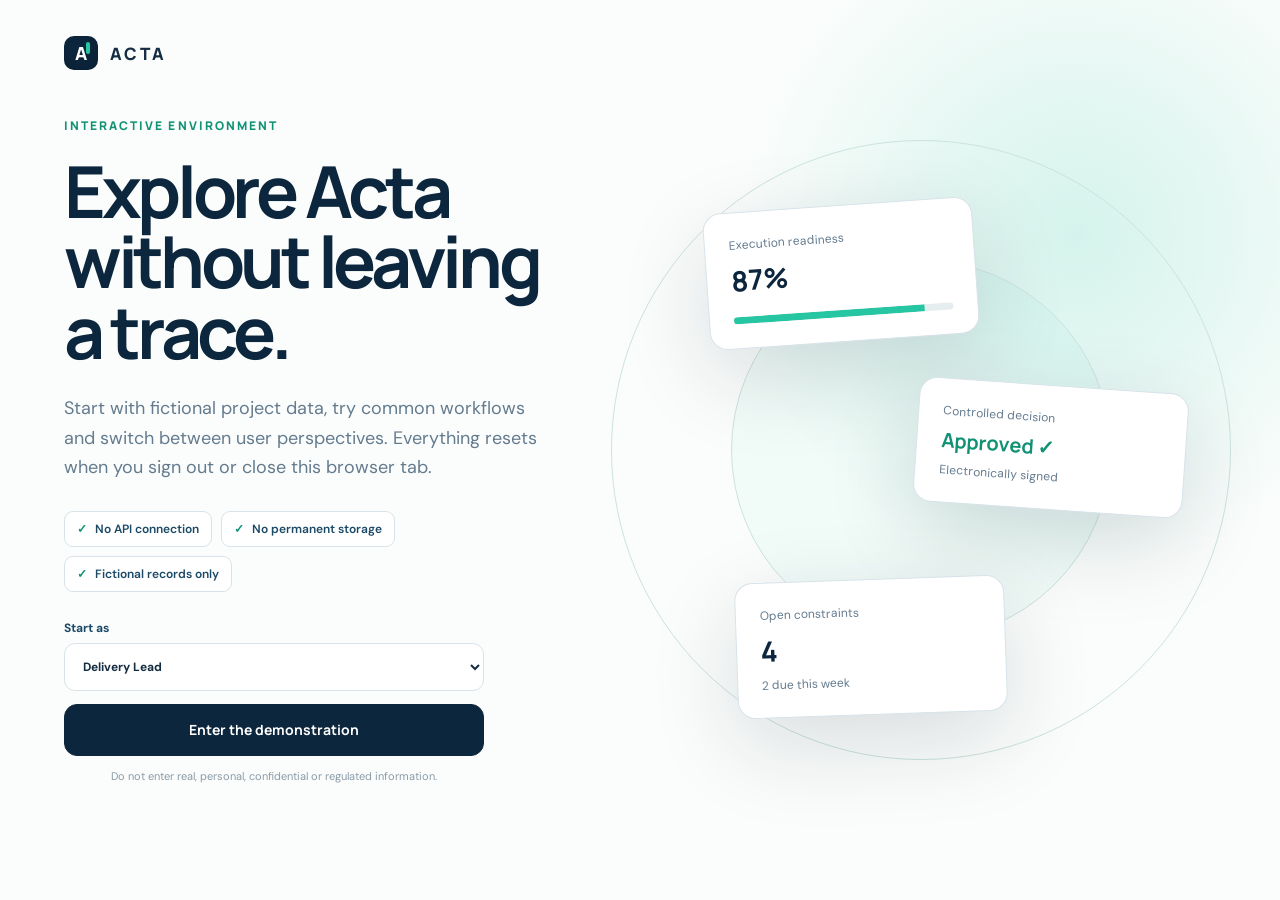
==== demo.html @ 4218a104 "Launch Acta website and interactive demo" ====
<!doctype html>
<html lang="en">
  <head>
    <meta charset="UTF-8" />
    <meta name="viewport" content="width=device-width, initial-scale=1.0" />
    <meta name="theme-color" content="#0c263d" />
    <title>Acta Interactive Demo</title>
    <link rel="icon" href="favicon.svg" type="image/svg+xml" />
    <link rel="preconnect" href="https://fonts.googleapis.com" />
    <link rel="preconnect" href="https://fonts.gstatic.com" crossorigin />
    <link
      href="https://fonts.googleapis.com/css2?family=DM+Sans:wght@400;500;600;700&amp;family=Manrope:wght@500;600;700;800&amp;display=swap"
      rel="stylesheet"
    />
    <link rel="stylesheet" href="styles.css" />
    <link rel="stylesheet" href="demo.css" />
  </head>
  <body class="demo-body">
    <section class="demo-gate" id="demo-gate">
      <a class="brand demo-home" href="index.html">
        <span class="brand-mark">A</span><span>ACTA</span>
      </a>
      <div class="gate-card">
        <span class="kicker dark">Interactive environment</span>
        <h1>Explore Acta<br />without leaving a trace.</h1>
        <p>
          Start with fictional project data, try common workflows and switch
          between user perspectives. Everything resets when you sign out or
          close this browser tab.
        </p>
        <div class="demo-rules">
          <span><b>✓</b> No API connection</span>
          <span><b>✓</b> No permanent storage</span>
          <span><b>✓</b> Fictional records only</span>
        </div>
        <label>
          Start as
          <select id="gate-role">
            <option value="Delivery Lead">Delivery Lead</option>
            <option value="Quality Approver">Quality Approver</option>
            <option value="Construction Owner">Construction Owner</option>
            <option value="Vendor Coordinator">Vendor Coordinator</option>
          </select>
        </label>
        <button class="button" id="launch-demo" type="button">
          Enter the demonstration
        </button>
        <small>
          Do not enter real, personal, confidential or regulated information.
        </small>
      </div>
      <div class="gate-art">
        <div class="gate-ring r1"></div>
        <div class="gate-ring r2"></div>
        <div class="gate-record record-one">
          <span>Execution readiness</span><strong>87%</strong>
          <i><b style="width: 87%"></b></i>
        </div>
        <div class="gate-record record-two">
          <span>Controlled decision</span><strong>Approved ✓</strong>
          <small>Electronically signed</small>
        </div>
        <div class="gate-record record-three">
          <span>Open constraints</span><strong>4</strong>
          <small>2 due this week</small>
        </div>
      </div>
    </section>

    <div class="demo-app" id="demo-app" hidden>
      <div class="demo-banner">
        <strong>Demonstration environment</strong>
        <span>Fictional data · Browser session only · Resets on sign out</span>
        <button id="reset-demo" type="button">Reset data</button>
      </div>
      <aside class="demo-sidebar">
        <a class="brand demo-brand" href="index.html">
          <span class="brand-mark">A</span><span>ACTA</span>
        </a>
        <nav id="demo-nav">
          <button class="active" data-view="overview"><i>⌂</i><span>My work</span></button>
          <button data-view="planning"><i>↗</i><span>Planning</span></button>
          <button data-view="tiers"><i>⇧</i><span>Tier boards</span></button>
          <button data-view="documents"><i>▤</i><span>Documents</span></button>
          <button data-view="safety"><i>◇</i><span>Safety</span></button>
          <button data-view="construction"><i>▦</i><span>Construction</span></button>
          <button data-view="analytics"><i>⌁</i><span>Analytics</span></button>
        </nav>
        <div class="demo-sidebar-foot">
          <span>Acta demonstration</span>
          <small>Session data is temporary</small>
        </div>
      </aside>
      <main class="demo-main">
        <header class="demo-header">
          <div>
            <small id="demo-breadcrumb">Execution / My work</small>
            <h1 id="demo-title">My work</h1>
          </div>
          <div class="demo-header-tools">
            <label>
              <span>Project</span>
              <select id="project-switcher">
                <option>Dublin Programme · Production</option>
                <option>Dublin Programme · Test</option>
                <option>Expansion Sandbox</option>
              </select>
            </label>
            <label>
              <span>View as</span>
              <select id="role-switcher">
                <option>Delivery Lead</option>
                <option>Quality Approver</option>
                <option>Construction Owner</option>
                <option>Vendor Coordinator</option>
              </select>
            </label>
            <button class="demo-notification" type="button" title="Notifications">●</button>
            <button class="demo-avatar" id="demo-profile" type="button">DL</button>
            <button class="demo-signout" id="demo-signout" type="button">Sign out</button>
          </div>
        </header>
        <section class="demo-view" id="demo-view"></section>
      </main>
      <div class="demo-toast" id="demo-toast" role="status"></div>
    </div>
    <script src="demo.js"></script>
  </body>
</html>
---- styles.css ----
:root {
  --navy-950: #071a2b;
  --navy-900: #0c263d;
  --navy-800: #123650;
  --navy-700: #1a4966;
  --ink: #142d42;
  --muted: #647b8e;
  --line: #d8e3e9;
  --mist: #f2f7f8;
  --paper: #fbfdfc;
  --white: #fff;
  --mint: #26c6a2;
  --mint-dark: #129274;
  --mint-soft: #dff8f1;
  --amber: #f5a623;
  --coral: #ee6c5d;
  --shadow: 0 28px 90px rgba(5, 26, 43, 0.14);
}

* {
  box-sizing: border-box;
}

html {
  scroll-behavior: smooth;
}

body {
  margin: 0;
  overflow-x: hidden;
  color: var(--ink);
  background: var(--paper);
  font-family: "DM Sans", sans-serif;
  -webkit-font-smoothing: antialiased;
}

body::selection {
  color: var(--navy-950);
  background: var(--mint);
}

a {
  color: inherit;
  text-decoration: none;
}

button,
input,
select {
  font: inherit;
}

.site-header {
  position: fixed;
  z-index: 50;
  top: 0;
  right: 0;
  left: 0;
  display: grid;
  grid-template-columns: 1fr auto 1fr;
  height: 78px;
  padding: 0 4.5vw;
  align-items: center;
  color: var(--navy-900);
  background: rgba(251, 253, 252, 0.88);
  border-bottom: 1px solid rgba(20, 45, 66, 0.08);
  backdrop-filter: blur(18px);
}

.brand {
  display: inline-flex;
  width: max-content;
  align-items: center;
  gap: 12px;
  font-family: "Manrope", sans-serif;
  font-size: 17px;
  font-weight: 800;
  letter-spacing: 0.14em;
}

.brand-mark {
  display: inline-grid;
  width: 34px;
  height: 34px;
  place-items: center;
  color: var(--white);
  background: var(--navy-900);
  border-radius: 10px;
  font-family: "Manrope", sans-serif;
  font-size: 18px;
  font-weight: 800;
  letter-spacing: -0.04em;
  box-shadow: inset -5px -5px 14px rgba(0, 0, 0, 0.12);
}

.brand-mark::after {
  content: "";
  position: absolute;
  width: 4px;
  height: 12px;
  margin: -11px 0 0 13px;
  background: var(--mint);
  border-radius: 3px;
}

.brand-mark.large {
  width: 60px;
  height: 60px;
  border-radius: 18px;
  font-size: 30px;
}

.site-nav {
  display: flex;
  align-items: center;
  gap: 32px;
  font-size: 14px;
  font-weight: 600;
}

.site-nav a,
.text-link {
  transition: color 160ms ease;
}

.site-nav a:hover,
.text-link:hover {
  color: var(--mint-dark);
}

.header-actions {
  display: flex;
  justify-self: end;
  align-items: center;
  gap: 22px;
  font-size: 14px;
  font-weight: 600;
}

.menu-toggle {
  display: none;
  width: 42px;
  height: 42px;
  padding: 11px;
  background: transparent;
  border: 0;
}

.menu-toggle span {
  display: block;
  width: 100%;
  height: 2px;
  margin: 6px 0;
  background: var(--navy-900);
}

.button {
  display: inline-flex;
  min-height: 52px;
  padding: 0 24px;
  align-items: center;
  justify-content: center;
  color: var(--white);
  background: var(--navy-900);
  border: 1px solid var(--navy-900);
  border-radius: 13px;
  font-family: "Manrope", sans-serif;
  font-size: 14px;
  font-weight: 700;
  transition:
    transform 180ms ease,
    box-shadow 180ms ease,
    background 180ms ease;
}

.button:hover {
  transform: translateY(-2px);
  box-shadow: 0 12px 30px rgba(12, 38, 61, 0.18);
}

.button.small {
  min-height: 42px;
  padding: 0 18px;
  border-radius: 11px;
  font-size: 13px;
}

.button.ghost {
  color: var(--navy-900);
  background: transparent;
  border-color: rgba(12, 38, 61, 0.24);
}

.button.light {
  color: var(--navy-900);
  background: var(--white);
  border-color: var(--white);
}

.hero {
  position: relative;
  display: grid;
  grid-template-columns: 0.8fr 1.2fr;
  min-height: 790px;
  padding: 164px 4.5vw 92px;
  align-items: center;
  color: var(--white);
  background:
    radial-gradient(circle at 87% 16%, rgba(38, 198, 162, 0.18), transparent 25%),
    linear-gradient(128deg, var(--navy-950), var(--navy-900) 60%, #123d54);
}

.hero::after {
  content: "";
  position: absolute;
  right: 0;
  bottom: 0;
  left: 0;
  height: 100px;
  opacity: 0.19;
  background-image: linear-gradient(90deg, transparent 49.5%, rgba(255, 255, 255, 0.16) 50%);
  background-size: 84px 100%;
  mask-image: linear-gradient(to top, black, transparent);
}

.hero-glow {
  position: absolute;
  top: 24%;
  left: -14%;
  width: 500px;
  height: 500px;
  background: rgba(38, 198, 162, 0.08);
  border-radius: 50%;
  filter: blur(30px);
}

.hero-copy {
  position: relative;
  z-index: 2;
  max-width: 620px;
}

.kicker {
  display: block;
  margin-bottom: 22px;
  color: var(--mint);
  font-family: "Manrope", sans-serif;
  font-size: 12px;
  font-weight: 800;
  letter-spacing: 0.17em;
  text-transform: uppercase;
}

.kicker.dark {
  color: var(--mint-dark);
}

.hero h1 {
  margin: 0;
  font-family: "Manrope", sans-serif;
  font-size: clamp(58px, 6.7vw, 106px);
  font-weight: 700;
  letter-spacing: -0.065em;
  line-height: 0.92;
}

.hero h1 em {
  color: var(--mint);
  font-style: normal;
}

.hero-copy > p {
  max-width: 570px;
  margin: 34px 0 0;
  color: rgba(255, 255, 255, 0.72);
  font-size: 20px;
  line-height: 1.55;
}

.hero-actions {
  display: flex;
  margin-top: 34px;
  gap: 12px;
}

.hero .button {
  color: var(--navy-950);
  background: var(--mint);
  border-color: var(--mint);
}

.hero .button.ghost {
  color: var(--white);
  background: rgba(255, 255, 255, 0.04);
  border-color: rgba(255, 255, 255, 0.24);
}

.hero-proof {
  display: flex;
  margin-top: 56px;
  gap: 28px;
  color: rgba(255, 255, 255, 0.62);
  font-size: 12px;
  font-weight: 600;
}

.hero-proof span {
  display: flex;
  align-items: center;
  gap: 8px;
}

.hero-proof b {
  color: var(--mint);
  font-size: 10px;
}

.product-scene {
  position: relative;
  z-index: 3;
  width: 820px;
  margin-left: 5vw;
  perspective: 1400px;
}

.product-window {
  position: relative;
  z-index: 2;
  overflow: hidden;
  width: 820px;
  color: var(--ink);
  background: #f5f8f9;
  border: 1px solid rgba(255, 255, 255, 0.25);
  border-radius: 22px;
  box-shadow:
    0 45px 100px rgba(0, 0, 0, 0.35),
    0 0 0 8px rgba(255, 255, 255, 0.025);
  transform: rotateY(-6deg) rotateX(2deg);
}

.product-topbar {
  display: flex;
  height: 66px;
  padding: 0 20px;
  align-items: center;
  gap: 13px;
  background: var(--white);
  border-bottom: 1px solid #e0e8ec;
}

.mini-brand {
  display: grid;
  width: 34px;
  height: 34px;
  place-items: center;
  color: white;
  background: var(--navy-900);
  border-radius: 9px;
  font-weight: 800;
}

.product-title {
  display: flex;
  min-width: 190px;
  flex-direction: column;
  font-size: 11px;
}

.product-title strong {
  font-size: 13px;
}

.product-title span {
  color: var(--muted);
}

.product-search {
  flex: 1;
  padding: 9px 13px;
  color: #8ba0ae;
  background: #f4f7f8;
  border-radius: 9px;
  font-size: 11px;
}

.avatar {
  display: grid;
  width: 32px;
  height: 32px;
  place-items: center;
  color: var(--navy-900);
  background: var(--mint-soft);
  border-radius: 50%;
  font-size: 10px;
  font-weight: 800;
}

.product-body {
  display: grid;
  grid-template-columns: 122px 1fr;
  min-height: 430px;
}

.product-sidebar {
  display: flex;
  padding: 25px 13px;
  flex-direction: column;
  gap: 7px;
  background: var(--navy-900);
}

.product-sidebar span {
  padding: 9px 10px;
  color: rgba(255, 255, 255, 0.55);
  border-radius: 7px;
  font-size: 10px;
}

.product-sidebar span.active {
  color: white;
  background: rgba(38, 198, 162, 0.17);
}

.product-content {
  padding: 24px;
}

.welcome-row {
  display: flex;
  align-items: center;
  justify-content: space-between;
}

.welcome-row small {
  color: var(--muted);
  font-size: 9px;
}

.welcome-row h3 {
  margin: 2px 0 0;
  font-size: 20px;
}

.welcome-row button {
  padding: 9px 12px;
  color: white;
  background: var(--navy-900);
  border: 0;
  border-radius: 8px;
  font-size: 9px;
}

.metric-row {
  display: grid;
  grid-template-columns: repeat(3, 1fr);
  margin-top: 20px;
  gap: 12px;
}

.metric-row > div {
  display: flex;
  padding: 16px;
  flex-direction: column;
  background: white;
  border: 1px solid #e0e8ec;
  border-radius: 11px;
}

.metric-row span,
.metric-row i {
  color: var(--muted);
  font-size: 9px;
  font-style: normal;
}

.metric-row strong {
  margin: 4px 0 2px;
  color: var(--navy-900);
  font-size: 25px;
}

.metric-row .alert strong {
  color: var(--coral);
}

.content-grid {
  display: grid;
  grid-template-columns: 1.5fr 0.8fr;
  margin-top: 13px;
  gap: 12px;
}

.work-card,
.pulse-card {
  min-height: 190px;
  padding: 16px;
  background: white;
  border: 1px solid #e0e8ec;
  border-radius: 11px;
}

.work-card header,
.pulse-card header {
  display: flex;
  margin-bottom: 8px;
  align-items: center;
  justify-content: space-between;
  font-size: 10px;
}

.work-card header span,
.pulse-card header span {
  color: var(--mint-dark);
  font-size: 9px;
}

.work-row {
  display: grid;
  grid-template-columns: 7px 1fr auto;
  padding: 10px 0;
  align-items: center;
  gap: 9px;
  border-top: 1px solid #edf1f3;
}

.priority {
  width: 6px;
  height: 6px;
  background: var(--mint);
  border-radius: 50%;
}

.priority.critical {
  background: var(--coral);
}

.priority.medium {
  background: var(--amber);
}

.work-row div {
  display: flex;
  flex-direction: column;
}

.work-row b {
  font-size: 9px;
}

.work-row small,
.work-row time {
  color: var(--muted);
  font-size: 8px;
}

.bars {
  display: flex;
  height: 105px;
  align-items: end;
  gap: 7px;
}

.bars i {
  flex: 1;
  background: linear-gradient(var(--mint), #b7eee1);
  border-radius: 4px 4px 0 0;
}

.week-labels {
  display: flex;
  margin-top: 5px;
  justify-content: space-between;
  color: var(--muted);
  font-size: 8px;
}

.floating-card {
  position: absolute;
  z-index: 4;
  display: flex;
  padding: 13px 16px;
  align-items: center;
  gap: 11px;
  color: var(--ink);
  background: rgba(255, 255, 255, 0.95);
  border: 1px solid rgba(255, 255, 255, 0.7);
  border-radius: 13px;
  box-shadow: 0 18px 45px rgba(0, 0, 0, 0.24);
  backdrop-filter: blur(12px);
}

.floating-card b,
.floating-card small {
  display: block;
  white-space: nowrap;
}

.floating-card b {
  font-size: 11px;
}

.floating-card small {
  margin-top: 2px;
  color: var(--muted);
  font-size: 8px;
}

.float-one {
  top: -30px;
  right: 20px;
}

.float-two {
  right: -55px;
  bottom: -36px;
}

.status-dot {
  width: 10px;
  height: 10px;
  background: var(--mint);
  border: 3px solid var(--mint-soft);
  border-radius: 50%;
  box-sizing: content-box;
}

.ring {
  display: grid;
  width: 39px;
  height: 39px;
  place-items: center;
  background: conic-gradient(var(--mint) 87%, #e8eef0 0);
  border-radius: 50%;
}

.ring::before {
  content: "";
  position: absolute;
  width: 28px;
  height: 28px;
  background: white;
  border-radius: 50%;
}

.ring span {
  z-index: 1;
  font-size: 8px;
  font-weight: 800;
}

.scene-orbit {
  position: absolute;
  border: 1px solid rgba(38, 198, 162, 0.18);
  border-radius: 50%;
}

.orbit-one {
  top: -180px;
  right: -160px;
  width: 520px;
  height: 520px;
}

.orbit-two {
  right: -80px;
  bottom: -180px;
  width: 380px;
  height: 380px;
}

.signal-strip {
  display: flex;
  min-height: 86px;
  padding: 0 6vw;
  align-items: center;
  justify-content: center;
  gap: 30px;
  color: var(--navy-900);
  background: var(--mint);
  font-family: "Manrope", sans-serif;
  font-size: 14px;
  font-weight: 800;
  letter-spacing: 0.08em;
  text-transform: uppercase;
}

.signal-strip i {
  width: 5px;
  height: 5px;
  background: var(--navy-900);
  border-radius: 50%;
}

.section {
  padding: 120px max(5vw, calc((100vw - 1380px) / 2));
}

.section-heading {
  max-width: 900px;
  margin-bottom: 64px;
}

.section-heading.split {
  display: grid;
  grid-template-columns: 1.25fr 0.75fr;
  max-width: none;
  align-items: end;
  gap: 80px;
}

.section-heading h2,
.assurance h2,
.demo-cta h2 {
  margin: 0;
  color: var(--navy-900);
  font-family: "Manrope", sans-serif;
  font-size: clamp(42px, 5.2vw, 74px);
  font-weight: 700;
  letter-spacing: -0.055em;
  line-height: 1.03;
}

.section-heading p,
.assurance-copy > p {
  max-width: 700px;
  margin: 24px 0 0;
  color: var(--muted);
  font-size: 18px;
  line-height: 1.65;
}

.platform {
  background: var(--paper);
}

.thread-map {
  position: relative;
  width: min(100%, 1040px);
  height: 560px;
  margin: 0 auto;
}

.thread-map svg {
  position: absolute;
  inset: 0;
  width: 100%;
  height: 100%;
}

.thread-map path {
  fill: none;
  stroke: #bbd3d8;
  stroke-dasharray: 5 7;
  stroke-width: 2;
}

.thread-centre,
.thread-node {
  position: absolute;
  z-index: 2;
  display: flex;
  flex-direction: column;
  align-items: center;
  justify-content: center;
  text-align: center;
}

.thread-centre {
  top: 50%;
  left: 50%;
  width: 230px;
  height: 230px;
  padding: 28px;
  background: white;
  border: 1px solid var(--line);
  border-radius: 50%;
  box-shadow: var(--shadow);
  transform: translate(-50%, -50%);
}

.thread-centre strong {
  margin-top: 16px;
  font-family: "Manrope", sans-serif;
  font-size: 17px;
}

.thread-centre small {
  margin-top: 4px;
  color: var(--muted);
}

.thread-node {
  width: 170px;
  min-height: 86px;
  padding: 16px;
  background: var(--mist);
  border: 1px solid #d6e6e9;
  border-radius: 18px;
}

.thread-node b {
  color: var(--navy-900);
  font-family: "Manrope", sans-serif;
}

.thread-node span {
  margin-top: 4px;
  color: var(--muted);
  font-size: 12px;
}

.thread-node.n1 { top: 0; left: 70px; }
.thread-node.n2 { top: 0; right: 70px; }
.thread-node.n3 { top: 190px; right: 0; }
.thread-node.n4 { right: 100px; bottom: 0; }
.thread-node.n5 { bottom: 0; left: 100px; }
.thread-node.n6 { top: 190px; left: 0; }

.capabilities {
  background: var(--mist);
}

.capability-grid {
  display: grid;
  grid-template-columns: repeat(12, 1fr);
  gap: 18px;
}

.feature-card {
  position: relative;
  grid-column: span 4;
  overflow: hidden;
  min-height: 345px;
  padding: 34px;
  background: white;
  border: 1px solid var(--line);
  border-radius: 24px;
}

.feature-card.wide {
  display: grid;
  grid-column: span 8;
  grid-template-columns: 0.85fr 1.15fr;
  min-height: 390px;
  align-items: center;
  gap: 22px;
}

.feature-index {
  position: absolute;
  top: 28px;
  right: 30px;
  color: #bfd0d7;
  font-family: "Manrope", sans-serif;
  font-size: 12px;
  font-weight: 800;
}

.feature-tag {
  color: var(--mint-dark);
  font-family: "Manrope", sans-serif;
  font-size: 11px;
  font-weight: 800;
  letter-spacing: 0.12em;
  text-transform: uppercase;
}

.feature-card h3 {
  max-width: 470px;
  margin: 24px 0 16px;
  color: var(--navy-900);
  font-family: "Manrope", sans-serif;
  font-size: 31px;
  letter-spacing: -0.04em;
  line-height: 1.13;
}

.feature-card p {
  max-width: 470px;
  margin: 0;
  color: var(--muted);
  line-height: 1.65;
}

.dark-card {
  color: white;
  background: var(--navy-900);
  border-color: var(--navy-900);
}

.dark-card h3,
.dark-card .feature-tag {
  color: white;
}

.dark-card p {
  color: rgba(255, 255, 255, 0.65);
}

.accent-card {
  background: var(--mint);
  border-color: var(--mint);
}

.accent-card .feature-tag {
  color: var(--navy-900);
}

.accent-card p {
  color: rgba(7, 26, 43, 0.72);
}

.mini-plan {
  position: relative;
  padding: 18px;
  background: #f5f9fa;
  border: 1px solid var(--line);
  border-radius: 15px;
}

.plan-head {
  display: grid;
  grid-template-columns: repeat(4, 1fr);
  margin-left: 58px;
  color: var(--muted);
  font-size: 9px;
}

.plan-line {
  position: relative;
  display: grid;
  grid-template-columns: 58px repeat(4, 1fr);
  height: 76px;
  align-items: center;
  border-top: 1px solid #dce8eb;
}

.plan-line b {
  color: var(--muted);
  font-size: 9px;
}

.task {
  z-index: 2;
  padding: 9px 8px;
  color: var(--navy-900);
  background: var(--mint-soft);
  border-left: 3px solid var(--mint);
  border-radius: 7px;
  font-size: 8px;
  font-style: normal;
  font-weight: 700;
}

.task.t1 { grid-column: 2 / span 2; }
.task.t2 { grid-column: 4; background: #e8eef7; border-color: #6a88b2; }
.task.t3 { grid-column: 2; background: #fff0da; border-color: var(--amber); }
.task.t4 { grid-column: 3 / span 2; }

.mini-plan svg {
  position: absolute;
  top: 43px;
  right: 12px;
  left: 56px;
  width: calc(100% - 68px);
}

.mini-plan path {
  fill: none;
  stroke: var(--navy-700);
  stroke-width: 1.4;
}

.assurance {
  display: grid;
  grid-template-columns: 0.92fr 1.08fr;
  min-height: 820px;
  padding-top: 130px;
  padding-bottom: 130px;
  align-items: center;
  gap: 80px;
  color: white;
  background:
    radial-gradient(circle at 78% 30%, rgba(38, 198, 162, 0.15), transparent 25%),
    var(--navy-950);
}

.assurance h2 {
  color: white;
}

.assurance-copy > p {
  color: rgba(255, 255, 255, 0.62);
}

.check-list {
  display: grid;
  margin: 34px 0 0;
  padding: 0;
  grid-template-columns: repeat(2, 1fr);
  gap: 18px;
  list-style: none;
}

.check-list li {
  display: flex;
  align-items: center;
  gap: 10px;
  color: rgba(255, 255, 255, 0.8);
  font-size: 14px;
}

.check-list span {
  display: grid;
  width: 22px;
  height: 22px;
  place-items: center;
  color: var(--navy-950);
  background: var(--mint);
  border-radius: 50%;
  font-size: 11px;
  font-weight: 800;
}

.assurance-note {
  padding-top: 24px;
  border-top: 1px solid rgba(255, 255, 255, 0.12);
  font-size: 12px !important;
}

.assurance-visual {
  position: relative;
  min-height: 570px;
}

.signature-sheet {
  position: absolute;
  top: 20px;
  right: 8%;
  width: min(100%, 500px);
  padding: 48px;
  color: var(--ink);
  background: white;
  border-radius: 8px;
  box-shadow: 0 38px 100px rgba(0, 0, 0, 0.35);
  transform: rotate(2deg);
}

.sheet-mark {
  position: absolute;
  top: 30px;
  right: 34px;
  display: grid;
  width: 42px;
  height: 42px;
  place-items: center;
  color: white;
  background: var(--navy-900);
  border-radius: 11px;
  font-weight: 800;
}

.signature-sheet h3 {
  max-width: 340px;
  margin: 15px 0 28px;
  color: var(--navy-900);
  font-family: "Manrope", sans-serif;
  font-size: 30px;
  letter-spacing: -0.035em;
}

.signature-sheet dl {
  margin: 0;
}

.signature-sheet dl > div {
  display: grid;
  grid-template-columns: 120px 1fr;
  padding: 12px 0;
  border-top: 1px solid var(--line);
  font-size: 13px;
}

.signature-sheet dt {
  color: var(--muted);
}

.signature-sheet dd {
  margin: 0;
  font-weight: 600;
}

.approved {
  padding: 5px 9px;
  color: #08755d;
  background: var(--mint-soft);
  border-radius: 8px;
  font-size: 11px;
}

.signature-line {
  display: flex;
  margin-top: 24px;
  padding: 16px;
  align-items: center;
  justify-content: space-between;
  color: white;
  background: var(--navy-900);
  border-radius: 10px;
}

.signature-line span {
  font-size: 12px;
}

.signature-line b {
  color: var(--mint);
  font-size: 20px;
}

.audit-chip {
  position: absolute;
  z-index: 2;
  right: 0;
  bottom: 60px;
  padding: 14px 18px;
  color: var(--ink);
  background: var(--mint);
  border-radius: 12px;
  box-shadow: 0 18px 50px rgba(0, 0, 0, 0.25);
  font-size: 13px;
  font-weight: 700;
}

.audit-chip b {
  margin-left: 10px;
}

.deployment {
  background: var(--paper);
}

.deployment-grid {
  display: grid;
  grid-template-columns: 0.65fr 80px 1.35fr;
  padding: 44px;
  align-items: center;
  gap: 28px;
  background: var(--mist);
  border: 1px solid var(--line);
  border-radius: 28px;
}

.deploy-control {
  display: flex;
  min-height: 250px;
  padding: 35px;
  align-items: flex-start;
  justify-content: center;
  flex-direction: column;
  background: white;
  border-radius: 20px;
  box-shadow: 0 20px 50px rgba(20, 45, 66, 0.08);
}

.deploy-control b {
  margin-top: 22px;
  color: var(--navy-900);
  font-family: "Manrope", sans-serif;
  font-size: 22px;
}

.deploy-control small {
  margin-top: 5px;
  color: var(--muted);
}

.deploy-arrow {
  color: var(--mint-dark);
  font-size: 38px;
  text-align: center;
}

.customer-stack {
  display: grid;
  gap: 12px;
}

.customer-stack article {
  display: grid;
  grid-template-columns: 120px 1fr auto;
  padding: 22px;
  align-items: center;
  background: white;
  border: 1px solid var(--line);
  border-radius: 14px;
}

.customer-stack article > span {
  color: var(--muted);
  font-size: 11px;
  text-transform: uppercase;
}

.customer-stack article > b {
  color: var(--navy-900);
  font-size: 14px;
}

.customer-stack article div {
  display: flex;
  gap: 6px;
}

.customer-stack i {
  padding: 6px 9px;
  color: var(--muted);
  background: var(--mist);
  border-radius: 7px;
  font-size: 9px;
  font-style: normal;
  font-weight: 600;
}

.customer-stack i.live {
  color: #08755d;
  background: var(--mint-soft);
}

.deployment-points {
  display: grid;
  grid-template-columns: repeat(4, 1fr);
  margin-top: 20px;
  gap: 12px;
}

.deployment-points span {
  padding: 18px;
  color: var(--navy-700);
  background: white;
  border: 1px solid var(--line);
  border-radius: 12px;
  font-size: 12px;
  font-weight: 700;
  text-align: center;
}

.demo-cta {
  position: relative;
  overflow: hidden;
  min-height: 630px;
  color: white;
  background:
    linear-gradient(110deg, var(--navy-950), #103e55);
  text-align: center;
}

.demo-cta > div:not(.cta-orbit) {
  position: relative;
  z-index: 2;
}

.demo-cta h2 {
  color: white;
}

.demo-cta p {
  max-width: 600px;
  margin: 28px auto 34px;
  color: rgba(255, 255, 255, 0.68);
  font-size: 18px;
  line-height: 1.6;
}

.demo-cta small {
  display: block;
  margin-top: 18px;
  color: rgba(255, 255, 255, 0.45);
}

.cta-orbit {
  position: absolute;
  top: 50%;
  left: 50%;
  width: 700px;
  height: 700px;
  border: 1px solid rgba(38, 198, 162, 0.22);
  border-radius: 50%;
  transform: translate(-50%, -50%);
}

.cta-orbit::before,
.cta-orbit::after {
  content: "";
  position: absolute;
  border: 1px solid rgba(38, 198, 162, 0.12);
  border-radius: 50%;
}

.cta-orbit::before {
  inset: 100px;
}

.cta-orbit::after {
  inset: 220px;
  background: rgba(38, 198, 162, 0.03);
}

.site-footer {
  display: grid;
  grid-template-columns: 0.8fr 1.2fr;
  padding: 80px 5vw 30px;
  color: rgba(255, 255, 255, 0.7);
  background: #061520;
}

.light-brand {
  color: white;
}

.site-footer > div:first-child p {
  margin-top: 24px;
  color: rgba(255, 255, 255, 0.42);
}

.footer-links {
  display: grid;
  grid-template-columns: repeat(3, 1fr);
  gap: 30px;
}

.footer-links div {
  display: flex;
  flex-direction: column;
  gap: 12px;
  font-size: 13px;
}

.footer-links b {
  margin-bottom: 5px;
  color: white;
}

.footer-links a:hover {
  color: var(--mint);
}

.footer-bottom {
  display: flex;
  grid-column: 1 / -1;
  margin-top: 70px;
  padding-top: 25px;
  justify-content: space-between;
  color: rgba(255, 255, 255, 0.35);
  border-top: 1px solid rgba(255, 255, 255, 0.1);
  font-size: 11px;
}

.reveal {
  opacity: 0;
  transform: translateY(22px);
  transition:
    opacity 700ms ease,
    transform 700ms ease;
}

.reveal.visible {
  opacity: 1;
  transform: translateY(0);
}

@media (max-width: 1180px) {
  .site-header {
    grid-template-columns: 1fr auto;
  }

  .site-nav {
    display: none;
  }

  .hero {
    grid-template-columns: 1fr;
    padding-top: 145px;
  }

  .hero-copy {
    max-width: 780px;
  }

  .product-scene {
    width: min(90vw, 820px);
    margin: 100px auto 0;
  }

  .product-window {
    width: 100%;
    transform: none;
  }

  .feature-card {
    grid-column: span 6;
  }

  .feature-card.wide {
    grid-column: span 12;
  }
}

@media (max-width: 820px) {
  .site-header {
    height: 68px;
    padding: 0 20px;
  }

  .header-actions {
    display: none;
  }

  .menu-toggle {
    display: block;
    justify-self: end;
  }

  .menu-open .site-nav {
    position: fixed;
    top: 68px;
    right: 0;
    left: 0;
    display: flex;
    padding: 24px;
    align-items: stretch;
    flex-direction: column;
    gap: 0;
    background: white;
    box-shadow: 0 24px 40px rgba(0, 0, 0, 0.12);
  }

  .site-nav a {
    padding: 14px;
    border-bottom: 1px solid var(--line);
  }

  .hero {
    min-height: auto;
    padding: 125px 20px 90px;
  }

  .hero h1 {
    font-size: 58px;
  }

  .hero-copy > p {
    font-size: 17px;
  }

  .hero-actions,
  .hero-proof {
    align-items: stretch;
    flex-direction: column;
  }

  .product-scene {
    display: none;
  }

  .signal-strip {
    overflow: hidden;
    min-height: 65px;
    justify-content: flex-start;
    gap: 18px;
    font-size: 10px;
    white-space: nowrap;
  }

  .section {
    padding: 85px 20px;
  }

  .section-heading {
    margin-bottom: 45px;
  }

  .section-heading.split,
  .assurance {
    grid-template-columns: 1fr;
    gap: 45px;
  }

  .section-heading h2,
  .assurance h2,
  .demo-cta h2 {
    font-size: 41px;
  }

  .thread-map {
    display: grid;
    width: auto;
    height: auto;
    grid-template-columns: repeat(2, 1fr);
    gap: 12px;
  }

  .thread-map svg {
    display: none;
  }

  .thread-centre {
    position: static;
    grid-column: 1 / -1;
    width: 100%;
    height: auto;
    border-radius: 20px;
    transform: none;
  }

  .thread-node {
    position: static;
    width: auto;
  }

  .feature-card,
  .feature-card.wide {
    display: block;
    grid-column: span 12;
    min-height: 300px;
  }

  .mini-plan {
    margin-top: 30px;
  }

  .check-list {
    grid-template-columns: 1fr;
  }

  .assurance-visual {
    min-height: 520px;
  }

  .signature-sheet {
    right: 0;
    padding: 32px 24px;
  }

  .signature-sheet dl > div {
    grid-template-columns: 90px 1fr;
  }

  .deployment-grid {
    grid-template-columns: 1fr;
    padding: 20px;
  }

  .deploy-arrow {
    transform: rotate(90deg);
  }

  .customer-stack article {
    grid-template-columns: 1fr;
    gap: 8px;
  }

  .customer-stack article div {
    flex-wrap: wrap;
  }

  .deployment-points {
    grid-template-columns: repeat(2, 1fr);
  }

  .site-footer {
    grid-template-columns: 1fr;
    padding: 60px 24px 25px;
    gap: 50px;
  }

  .footer-links {
    grid-template-columns: repeat(2, 1fr);
  }

  .footer-bottom {
    align-items: flex-start;
    flex-direction: column;
    gap: 8px;
  }
}

@media (prefers-reduced-motion: reduce) {
  html {
    scroll-behavior: auto;
  }

  .reveal {
    opacity: 1;
    transform: none;
    transition: none;
  }
}
---- demo.css ----
.demo-body {
  min-height: 100vh;
  background: #eef3f5;
}

.demo-gate {
  position: relative;
  display: grid;
  overflow: hidden;
  min-height: 100vh;
  padding: 90px max(5vw, calc((100vw - 1380px) / 2));
  grid-template-columns: 0.9fr 1.1fr;
  align-items: center;
  gap: 80px;
  background:
    radial-gradient(circle at 84% 26%, rgba(38, 198, 162, 0.18), transparent 27%),
    var(--paper);
}

.demo-home {
  position: absolute;
  top: 36px;
  left: 5vw;
}

.gate-card {
  position: relative;
  z-index: 2;
  max-width: 590px;
}

.gate-card h1 {
  margin: 0;
  color: var(--navy-900);
  font-family: "Manrope", sans-serif;
  font-size: clamp(52px, 5.6vw, 84px);
  letter-spacing: -0.06em;
  line-height: 0.98;
}

.gate-card > p {
  margin: 27px 0;
  color: var(--muted);
  font-size: 18px;
  line-height: 1.65;
}

.demo-rules {
  display: flex;
  margin: 28px 0;
  flex-wrap: wrap;
  gap: 9px;
}

.demo-rules span {
  padding: 9px 12px;
  color: var(--navy-700);
  background: white;
  border: 1px solid var(--line);
  border-radius: 9px;
  font-size: 12px;
  font-weight: 600;
}

.demo-rules b {
  margin-right: 5px;
  color: var(--mint-dark);
}

.gate-card label {
  display: flex;
  max-width: 420px;
  margin: 24px 0 13px;
  flex-direction: column;
  gap: 7px;
  color: var(--navy-700);
  font-size: 12px;
  font-weight: 700;
}

.gate-card select,
.demo-header select {
  min-height: 48px;
  padding: 0 40px 0 14px;
  color: var(--ink);
  background: white;
  border: 1px solid var(--line);
  border-radius: 11px;
}

.gate-card .button {
  width: min(100%, 420px);
}

.gate-card > small {
  display: block;
  max-width: 420px;
  margin-top: 13px;
  color: #899aa7;
  font-size: 11px;
  text-align: center;
}

.gate-art {
  position: relative;
  min-height: 650px;
}

.gate-ring {
  position: absolute;
  top: 50%;
  left: 50%;
  border: 1px solid #cce3df;
  border-radius: 50%;
  transform: translate(-50%, -50%);
}

.gate-ring.r1 {
  width: 620px;
  height: 620px;
}

.gate-ring.r2 {
  width: 380px;
  height: 380px;
  background: rgba(38, 198, 162, 0.045);
}

.gate-record {
  position: absolute;
  z-index: 2;
  display: flex;
  width: 270px;
  padding: 24px;
  flex-direction: column;
  background: white;
  border: 1px solid var(--line);
  border-radius: 18px;
  box-shadow: var(--shadow);
}

.gate-record span,
.gate-record small {
  color: var(--muted);
  font-size: 12px;
}

.gate-record strong {
  margin: 8px 0;
  color: var(--navy-900);
  font-family: "Manrope", sans-serif;
  font-size: 28px;
}

.gate-record i {
  height: 7px;
  margin-top: 10px;
  overflow: hidden;
  background: #e6edef;
  border-radius: 7px;
}

.gate-record i b {
  display: block;
  height: 100%;
  background: var(--mint);
}

.record-one {
  top: 80px;
  left: 80px;
  transform: rotate(-4deg);
}

.record-two {
  top: 260px;
  right: 30px;
  transform: rotate(4deg);
}

.record-two strong {
  color: var(--mint-dark);
  font-size: 20px;
}

.record-three {
  bottom: 60px;
  left: 110px;
  transform: rotate(-2deg);
}

.demo-app {
  min-height: 100vh;
}

.demo-banner {
  position: fixed;
  z-index: 80;
  top: 0;
  right: 0;
  left: 0;
  display: flex;
  height: 34px;
  padding: 0 20px;
  align-items: center;
  justify-content: center;
  gap: 14px;
  color: #082a23;
  background: var(--mint);
  font-size: 11px;
}

.demo-banner strong {
  font-weight: 800;
}

.demo-banner button {
  position: absolute;
  right: 20px;
  padding: 3px 9px;
  color: var(--navy-900);
  background: rgba(255, 255, 255, 0.45);
  border: 0;
  border-radius: 6px;
  font-size: 10px;
  font-weight: 700;
}

.demo-sidebar {
  position: fixed;
  z-index: 20;
  top: 34px;
  bottom: 0;
  left: 0;
  display: flex;
  width: 218px;
  padding: 24px 14px 18px;
  flex-direction: column;
  color: white;
  background: var(--navy-950);
}

.demo-brand {
  margin: 0 8px 30px;
  color: white;
}

.demo-sidebar nav {
  display: flex;
  flex-direction: column;
  gap: 5px;
}

.demo-sidebar nav button {
  display: flex;
  padding: 11px 13px;
  align-items: center;
  gap: 11px;
  color: rgba(255, 255, 255, 0.55);
  background: transparent;
  border: 0;
  border-radius: 9px;
  cursor: pointer;
  font-size: 12px;
  text-align: left;
}

.demo-sidebar nav button:hover,
.demo-sidebar nav button.active {
  color: white;
  background: rgba(38, 198, 162, 0.14);
}

.demo-sidebar nav i {
  width: 22px;
  color: var(--mint);
  font-size: 15px;
  font-style: normal;
  text-align: center;
}

.demo-sidebar-foot {
  display: flex;
  margin-top: auto;
  padding: 15px 12px 0;
  flex-direction: column;
  color: rgba(255, 255, 255, 0.45);
  border-top: 1px solid rgba(255, 255, 255, 0.1);
  font-size: 10px;
}

.demo-sidebar-foot small {
  margin-top: 3px;
  color: rgba(255, 255, 255, 0.28);
}

.demo-main {
  min-height: 100vh;
  margin-left: 218px;
  padding-top: 104px;
}

.demo-header {
  position: fixed;
  z-index: 15;
  top: 34px;
  right: 0;
  left: 218px;
  display: flex;
  height: 70px;
  padding: 0 24px 0 30px;
  align-items: center;
  justify-content: space-between;
  background: rgba(255, 255, 255, 0.96);
  border-bottom: 1px solid var(--line);
  backdrop-filter: blur(12px);
}

.demo-header > div:first-child {
  display: flex;
  flex-direction: column;
}

.demo-header > div:first-child small {
  color: var(--muted);
  font-size: 9px;
}

.demo-header h1 {
  margin: 1px 0 0;
  color: var(--navy-900);
  font-family: "Manrope", sans-serif;
  font-size: 20px;
}

.demo-header-tools {
  display: flex;
  align-items: center;
  gap: 9px;
}

.demo-header-tools label {
  position: relative;
}

.demo-header-tools label > span {
  display: none;
}

.demo-header select {
  min-height: 38px;
  max-width: 210px;
  font-size: 10px;
}

.demo-notification,
.demo-avatar,
.demo-signout {
  height: 36px;
  background: white;
  border: 1px solid var(--line);
  border-radius: 9px;
}

.demo-notification {
  width: 36px;
  color: var(--coral);
  font-size: 8px;
}

.demo-avatar {
  width: 36px;
  color: var(--navy-900);
  background: var(--mint-soft);
  font-size: 10px;
  font-weight: 800;
}

.demo-signout {
  padding: 0 12px;
  color: var(--muted);
  font-size: 10px;
  font-weight: 700;
}

.demo-view {
  padding: 29px 30px 60px;
}

.demo-welcome {
  display: flex;
  align-items: flex-end;
  justify-content: space-between;
}

.demo-welcome.compact {
  align-items: center;
}

.demo-eyebrow {
  color: var(--mint-dark);
  font-size: 9px;
  font-weight: 800;
  letter-spacing: 0.12em;
  text-transform: uppercase;
}

.demo-welcome h2 {
  margin: 5px 0 4px;
  color: var(--navy-900);
  font-family: "Manrope", sans-serif;
  font-size: 29px;
  letter-spacing: -0.035em;
}

.demo-welcome p {
  margin: 0;
  color: var(--muted);
  font-size: 12px;
}

.demo-primary {
  min-height: 38px;
  padding: 0 14px;
  color: white;
  background: var(--navy-900);
  border: 0;
  border-radius: 9px;
  cursor: pointer;
  font-size: 10px;
  font-weight: 700;
}

.demo-metrics,
.planning-summary,
.safety-metrics {
  display: grid;
  grid-template-columns: repeat(4, 1fr);
  margin-top: 22px;
  gap: 12px;
}

.demo-metrics article,
.planning-summary article,
.safety-metrics article {
  display: flex;
  padding: 18px;
  flex-direction: column;
  background: white;
  border: 1px solid var(--line);
  border-radius: 13px;
}

.demo-metrics span,
.planning-summary span,
.safety-metrics span {
  color: var(--muted);
  font-size: 10px;
}

.demo-metrics strong,
.planning-summary strong,
.safety-metrics strong {
  margin: 5px 0 2px;
  color: var(--navy-900);
  font-family: "Manrope", sans-serif;
  font-size: 27px;
}

.demo-metrics small {
  color: var(--muted);
  font-size: 9px;
}

.demo-metrics small b {
  color: var(--mint-dark);
}

.demo-metrics article.risk strong {
  color: var(--coral);
}

.demo-grid {
  display: grid;
  grid-template-columns: repeat(3, 1fr);
  margin-top: 13px;
  gap: 13px;
}

.demo-panel {
  padding: 19px;
  background: white;
  border: 1px solid var(--line);
  border-radius: 14px;
}

.demo-panel.span-2 {
  grid-column: span 2;
}

.demo-panel > header {
  display: flex;
  margin-bottom: 13px;
  align-items: center;
  justify-content: space-between;
}

.demo-panel h3 {
  margin: 3px 0 0;
  color: var(--navy-900);
  font-family: "Manrope", sans-serif;
  font-size: 16px;
}

.panel-count,
.positive {
  color: var(--mint-dark);
  font-size: 10px;
  font-weight: 700;
}

.demo-table-wrap {
  overflow-x: auto;
}

.demo-table {
  width: 100%;
  border-collapse: collapse;
  font-size: 10px;
}

.demo-table th {
  padding: 9px;
  color: #8a9ba7;
  border-bottom: 1px solid var(--line);
  font-size: 8px;
  letter-spacing: 0.08em;
  text-align: left;
  text-transform: uppercase;
}

.demo-table td {
  padding: 11px 9px;
  color: #466175;
  border-bottom: 1px solid #edf2f3;
}

.demo-table td b,
.demo-table td small {
  display: block;
}

.demo-table td b {
  color: var(--ink);
}

.demo-table td small {
  margin-top: 2px;
  color: #94a4af;
  font-size: 8px;
}

.priority-pill,
.record-status,
.tier-status {
  display: inline-block;
  padding: 5px 7px;
  color: #3d6379;
  background: #e9f1f5;
  border-radius: 7px;
  font-size: 8px;
  font-weight: 700;
}

.priority-pill.critical {
  color: #b23d32;
  background: #fde9e6;
}

.priority-pill.high {
  color: #9a6413;
  background: #fff1d8;
}

.priority-pill.medium {
  color: #6651a3;
  background: #eeeafb;
}

.table-action {
  padding: 6px 9px;
  color: white;
  background: var(--navy-900);
  border: 1px solid var(--navy-900);
  border-radius: 7px;
  cursor: pointer;
  font-size: 8px;
  font-weight: 700;
  white-space: nowrap;
}

.table-action.secondary {
  color: var(--navy-700);
  background: white;
  border-color: var(--line);
}

.completed-demo {
  margin-top: 12px;
  color: var(--muted);
  font-size: 10px;
}

.completed-demo summary {
  cursor: pointer;
  font-weight: 700;
}

.completed-demo p {
  display: flex;
  margin: 9px 0 0;
  align-items: center;
  gap: 8px;
}

.completed-demo p span {
  color: var(--mint-dark);
}

.completed-demo p small {
  margin-left: auto;
}

.demo-chart {
  display: flex;
  height: 150px;
  padding-top: 18px;
  align-items: end;
  gap: 11px;
  border-bottom: 1px solid var(--line);
}

.demo-chart i {
  flex: 1;
  min-width: 12px;
  background: linear-gradient(var(--mint), #b9eee1);
  border-radius: 5px 5px 0 0;
}

.chart-axis,
.chart-legend {
  display: flex;
  margin-top: 7px;
  justify-content: space-between;
  color: var(--muted);
  font-size: 8px;
}

.chart-legend {
  margin-top: 18px;
}

.chart-legend i {
  display: inline-block;
  width: 7px;
  height: 7px;
  margin-right: 4px;
  background: var(--mint);
  border-radius: 50%;
}

.activity-list p {
  display: flex;
  margin: 0;
  padding: 12px 0;
  align-items: center;
  gap: 10px;
  border-top: 1px solid #edf2f3;
}

.activity-list p > span {
  display: flex;
  flex-direction: column;
}

.activity-list b {
  font-size: 10px;
}

.activity-list small {
  margin-top: 2px;
  color: var(--muted);
  font-size: 8px;
}

.activity-icon {
  display: grid;
  width: 28px;
  height: 28px;
  flex: 0 0 28px;
  place-items: center;
  color: var(--navy-700);
  background: #e9f1f5;
  border-radius: 50%;
  font-size: 10px;
  font-style: normal;
}

.activity-icon.approved {
  color: var(--mint-dark);
  background: var(--mint-soft);
}

.activity-icon.amber {
  color: #9a6413;
  background: #fff1d8;
}

.plan-panel {
  margin-top: 13px;
  padding: 0;
  overflow: hidden;
}

.plan-toolbar {
  display: flex;
  padding: 13px 17px;
  align-items: center;
  justify-content: space-between;
  color: var(--navy-700);
  border-bottom: 1px solid var(--line);
  font-size: 10px;
  font-weight: 700;
}

.plan-toolbar button {
  padding: 5px 8px;
  color: var(--muted);
  background: white;
  border: 1px solid var(--line);
  font-size: 8px;
}

.pull-grid {
  position: relative;
  overflow-x: auto;
  padding: 0 17px;
}

.pull-header,
.pull-row {
  display: grid;
  min-width: 1020px;
  grid-template-columns: 130px repeat(10, 1fr);
}

.pull-header {
  height: 44px;
  align-items: center;
  color: var(--muted);
  font-size: 8px;
}

.pull-header span {
  text-align: center;
}

.pull-row {
  position: relative;
  min-height: 84px;
  align-items: center;
  background-image: linear-gradient(90deg, transparent calc(100% - 1px), #e4ecef 0);
  background-size: calc((100% - 130px) / 10) 100%;
  background-position: 130px 0;
  border-top: 1px solid var(--line);
}

.pull-row > b {
  font-size: 10px;
}

.pull-row > b small {
  color: var(--muted);
  font-size: 8px;
  font-weight: 400;
}

.pull-task {
  z-index: 2;
  margin: 0 4px;
  padding: 12px 9px;
  border-left: 3px solid;
  border-radius: 7px;
  font-size: 8px;
  font-style: normal;
  font-weight: 700;
}

.pull-task.green { color: #08755d; background: var(--mint-soft); border-color: var(--mint); }
.pull-task.blue { color: #325e8e; background: #e5eff9; border-color: #6594c6; }
.pull-task.amber { color: #8b5a10; background: #fff0d6; border-color: var(--amber); }
.pull-task.purple { color: #5c4b93; background: #eee9fb; border-color: #8c74d0; }
.pull-task em { float: right; display: grid; width: 16px; height: 16px; place-items: center; color: white; background: var(--coral); border-radius: 50%; font-style: normal; }

.today-line {
  position: absolute;
  top: 0;
  bottom: 0;
  left: calc(130px + 27.5%);
  width: 2px;
  background: var(--coral);
  pointer-events: none;
}

.plan-key {
  display: flex;
  padding: 13px 17px;
  gap: 19px;
  color: var(--muted);
  border-top: 1px solid var(--line);
  font-size: 8px;
}

.plan-key i {
  display: inline-block;
  width: 7px;
  height: 7px;
  margin-right: 4px;
  border-radius: 50%;
}

.plan-key i.green { background: var(--mint); }
.plan-key i.blue { background: #6594c6; }
.plan-key i.amber { background: var(--amber); }
.plan-key i.purple { background: #8c74d0; }

.tier-network {
  display: grid;
  grid-template-columns: 1fr 35px 1fr 35px 1fr;
  margin-top: 22px;
  align-items: start;
}

.tier-arrow {
  padding-top: 140px;
  color: var(--mint-dark);
  font-size: 24px;
  text-align: center;
}

.tier-column {
  overflow: hidden;
  background: #e6edef;
  border-radius: 14px;
}

.tier-column > header {
  display: flex;
  padding: 17px;
  flex-direction: column;
  color: white;
  background: var(--navy-900);
}

.tier-column > header span,
.tier-column > header small {
  color: rgba(255, 255, 255, 0.55);
  font-size: 8px;
  text-transform: uppercase;
}

.tier-column > header b {
  margin: 3px 0;
  font-size: 13px;
}

.tier-column > div {
  padding: 10px;
}

.tier-column section {
  margin-bottom: 9px;
  padding: 14px;
  background: white;
  border-radius: 9px;
}

.tier-column section h4 {
  margin: 9px 0 5px;
  color: var(--ink);
  font-size: 11px;
}

.tier-column section p {
  margin: 0 0 11px;
  color: var(--muted);
  font-size: 8px;
}

.add-card {
  width: 100%;
  padding: 10px;
  color: var(--muted);
  background: transparent;
  border: 1px dashed #aebfc7;
  border-radius: 8px;
  font-size: 9px;
}

.tier-history {
  margin-top: 13px;
}

.tier-history > p {
  display: flex;
  margin: 0;
  padding: 10px 0;
  flex-direction: column;
  border-top: 1px solid var(--line);
  font-size: 10px;
}

.tier-history > p span {
  margin-top: 3px;
  color: var(--muted);
  font-size: 8px;
}

.filter-row,
.analytics-filters {
  display: flex;
  margin-bottom: 13px;
  gap: 8px;
}

.filter-row input,
.filter-row select,
.analytics-filters select {
  min-height: 36px;
  padding: 0 11px;
  color: var(--ink);
  background: white;
  border: 1px solid var(--line);
  border-radius: 8px;
  font-size: 9px;
}

.filter-row input {
  flex: 1;
}

.record-status {
  color: #795f22;
  background: #fff4d8;
}

.record-status.approved {
  color: #08755d;
  background: var(--mint-soft);
}

.document-preview {
  display: grid;
  grid-template-columns: 1.6fr 0.7fr;
  margin-top: 13px;
  gap: 18px;
}

.fake-pdf {
  min-height: 360px;
  padding: 45px 55px;
  background: #fafafa;
  border: 1px solid #e5e9eb;
  box-shadow: inset 0 0 0 12px #f1f3f4;
}

.fake-pdf > span {
  color: var(--mint-dark);
  font-size: 9px;
  font-weight: 800;
}

.fake-pdf h3 {
  width: 70%;
  margin: 15px 0 5px;
  font-size: 24px;
}

.fake-pdf p {
  color: var(--muted);
  font-size: 10px;
}

.fake-pdf div {
  height: 8px;
  margin-top: 14px;
  background: #dfe5e8;
  border-radius: 6px;
}

.fake-pdf div.short {
  width: 62%;
}

.document-preview aside p {
  display: flex;
  padding: 12px;
  flex-direction: column;
  background: var(--mist);
  border-radius: 9px;
  font-size: 9px;
}

.document-preview aside p small {
  margin-top: 4px;
  color: var(--muted);
}

.safety-metrics article {
  align-items: center;
}

.site-map .map-canvas {
  position: relative;
  min-height: 260px;
  background:
    linear-gradient(23deg, transparent 46%, rgba(255,255,255,.8) 47% 54%, transparent 55%),
    #dcebe2;
  border-radius: 11px;
}

.building {
  position: absolute;
  display: grid;
  place-items: center;
  color: var(--navy-700);
  background: white;
  border: 2px solid #afc4b7;
  font-size: 8px;
  font-weight: 700;
}

.building.b1 { top: 25px; left: 24px; width: 120px; height: 70px; }
.building.b2 { top: 118px; left: 55px; width: 90px; height: 60px; }
.building.b3 { top: 42px; right: 24px; width: 110px; height: 90px; }
.building.b4 { right: 50px; bottom: 25px; width: 80px; height: 55px; }

.map-pin {
  position: absolute;
  top: -9px;
  right: -9px;
  display: grid;
  width: 22px;
  height: 22px;
  place-items: center;
  color: white;
  background: var(--navy-700);
  border: 3px solid white;
  border-radius: 50%;
  font-size: 7px;
  font-style: normal;
}

.map-pin.active { background: var(--coral); }
.map-pin.pending { background: var(--amber); }

.construction-header {
  display: grid;
  grid-template-columns: 1fr 110px 1fr;
  margin-top: 22px;
  align-items: center;
  gap: 25px;
}

.construction-header > div:not(.overall-ring) {
  display: flex;
  flex-direction: column;
}

.construction-header span,
.construction-header small {
  color: var(--muted);
  font-size: 9px;
}

.construction-header strong {
  margin: 4px 0;
  color: var(--navy-900);
  font-size: 14px;
}

.overall-ring {
  display: flex;
  width: 88px;
  height: 88px;
  align-items: center;
  justify-content: center;
  flex-direction: column;
  background: radial-gradient(circle at center, white 55%, transparent 57%), conic-gradient(var(--mint) 78%, #e4ecef 0);
  border-radius: 50%;
}

.overall-ring b {
  color: var(--navy-900);
  font-size: 18px;
}

.scope-grid {
  display: grid;
  grid-template-columns: repeat(3, 1fr);
  margin-top: 13px;
  gap: 13px;
}

.scope-card {
  padding: 18px;
  background: white;
  border: 1px solid var(--line);
  border-radius: 13px;
}

.scope-card header,
.scope-card footer {
  display: flex;
  align-items: center;
  justify-content: space-between;
}

.scope-card header span,
.scope-card header i,
.scope-card p,
.scope-card footer span {
  color: var(--muted);
  font-size: 9px;
  font-style: normal;
}

.scope-card h3 {
  margin: 18px 0 3px;
  font-size: 15px;
}

.progress {
  height: 7px;
  margin: 18px 0;
  overflow: hidden;
  background: #e7edef;
  border-radius: 6px;
}

.progress i {
  display: block;
  height: 100%;
  background: var(--mint);
}

.punch-panel {
  margin-top: 13px;
}

.punch-row {
  display: grid;
  grid-template-columns: 35px 1fr 110px auto;
  padding: 12px 0;
  align-items: center;
  gap: 10px;
  border-top: 1px solid var(--line);
  font-size: 9px;
}

.punch-row div {
  display: flex;
  flex-direction: column;
}

.punch-row small,
.punch-row > span:not(.priority-pill) {
  color: var(--muted);
  font-size: 8px;
}

.analytics-filters {
  margin-top: 22px;
  padding: 13px;
  align-items: end;
  background: white;
  border: 1px solid var(--line);
  border-radius: 12px;
}

.analytics-filters label {
  display: flex;
  flex-direction: column;
  gap: 4px;
  color: var(--muted);
  font-size: 8px;
}

.demo-metrics.analytics {
  margin-top: 13px;
}

.horizontal-chart p {
  display: grid;
  grid-template-columns: 100px 1fr 45px;
  margin: 13px 0;
  align-items: center;
  gap: 9px;
  font-size: 9px;
}

.horizontal-chart p > i {
  height: 9px;
  overflow: hidden;
  background: #e7edef;
  border-radius: 8px;
}

.horizontal-chart p > i b {
  display: block;
  height: 100%;
  background: linear-gradient(90deg, var(--mint), #8adfc9);
}

.horizontal-chart p strong {
  color: var(--navy-700);
  text-align: right;
}

.risk-number {
  display: flex;
  margin: 24px 0;
  flex-direction: column;
  color: var(--coral);
  font-family: "Manrope", sans-serif;
  font-size: 48px;
  font-weight: 800;
}

.risk-number small {
  color: var(--muted);
  font-family: "DM Sans", sans-serif;
  font-size: 9px;
  font-weight: 500;
}

.risk-panel > p {
  display: flex;
  margin: 0;
  padding: 10px 0;
  justify-content: space-between;
  border-top: 1px solid var(--line);
  font-size: 10px;
}

.demo-toast {
  position: fixed;
  z-index: 100;
  right: 22px;
  bottom: 22px;
  max-width: 360px;
  padding: 13px 17px;
  color: white;
  background: var(--navy-900);
  border-left: 4px solid var(--mint);
  border-radius: 10px;
  box-shadow: 0 18px 50px rgba(0, 0, 0, 0.25);
  opacity: 0;
  pointer-events: none;
  transform: translateY(15px);
  transition: 180ms ease;
  font-size: 11px;
}

.demo-toast.visible {
  opacity: 1;
  transform: translateY(0);
}

@media (max-width: 1050px) {
  .demo-gate {
    grid-template-columns: 1fr;
  }

  .gate-art {
    display: none;
  }

  .demo-header-tools label {
    display: none;
  }

  .demo-grid,
  .scope-grid {
    grid-template-columns: 1fr;
  }

  .demo-panel.span-2 {
    grid-column: auto;
  }

  .tier-network {
    grid-template-columns: 1fr;
    gap: 12px;
  }

  .tier-arrow {
    padding: 0;
    transform: rotate(90deg);
  }
}

@media (max-width: 720px) {
  .demo-banner span,
  .demo-banner button {
    display: none;
  }

  .demo-sidebar {
    top: auto;
    right: 0;
    width: auto;
    height: 64px;
    padding: 6px;
  }

  .demo-brand,
  .demo-sidebar-foot {
    display: none;
  }

  .demo-sidebar nav {
    display: grid;
    grid-template-columns: repeat(7, 1fr);
  }

  .demo-sidebar nav button {
    padding: 8px 3px;
    justify-content: center;
  }

  .demo-sidebar nav button span {
    display: none;
  }

  .demo-main {
    margin-left: 0;
    padding-top: 95px;
    padding-bottom: 70px;
  }

  .demo-header {
    top: 34px;
    left: 0;
    height: 61px;
  }

  .demo-signout {
    display: none;
  }

  .demo-view {
    padding: 20px 13px 30px;
  }

  .demo-welcome,
  .construction-header {
    align-items: flex-start;
    grid-template-columns: 1fr;
    flex-direction: column;
    gap: 15px;
  }

  .demo-metrics,
  .planning-summary,
  .safety-metrics {
    grid-template-columns: repeat(2, 1fr);
  }

  .document-preview {
    grid-template-columns: 1fr;
  }

  .deployment-points {
    grid-template-columns: 1fr;
  }
}
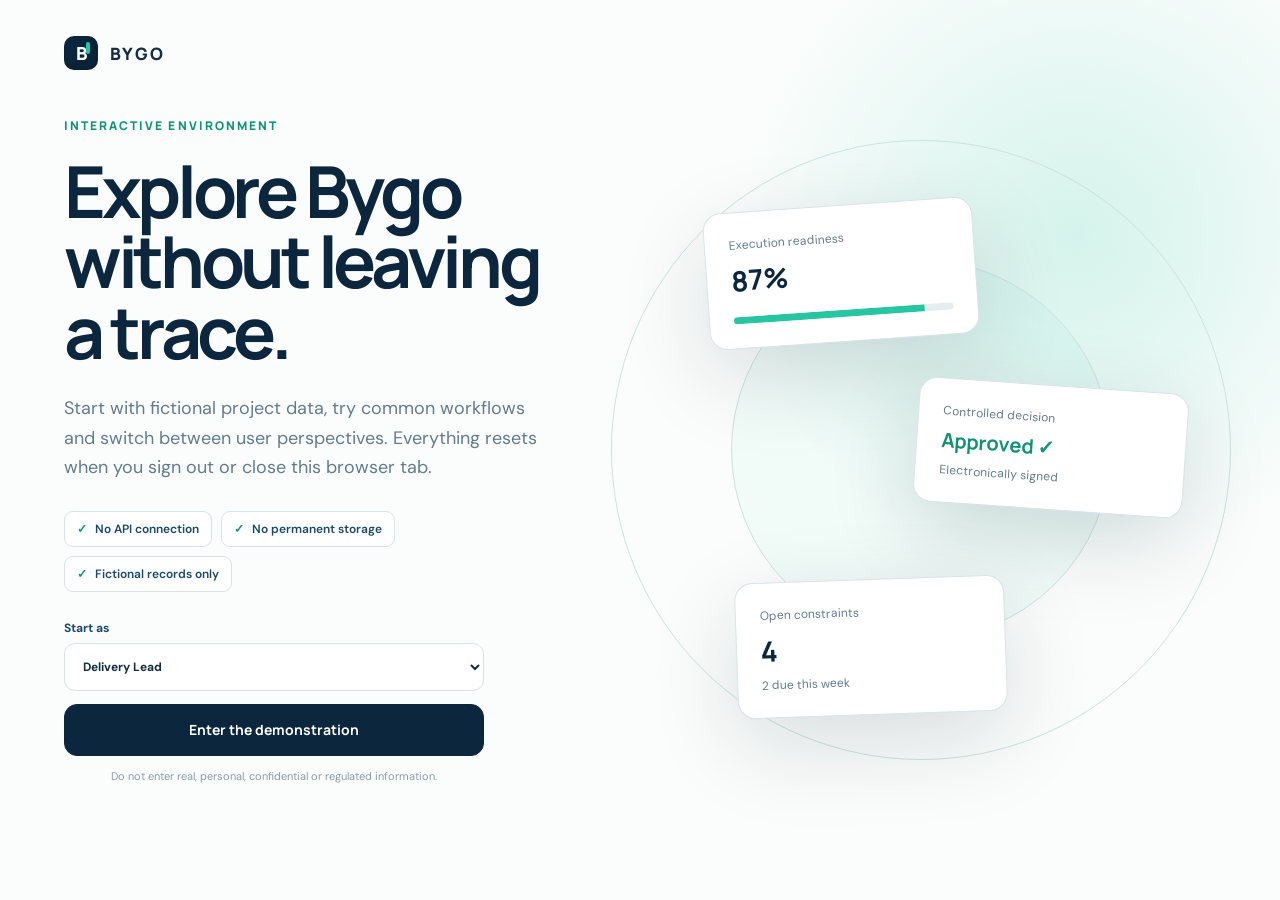
==== commit fd80250c: "Rebrand website as Eagra Labs and Bygo" ====
--- a/demo.html
+++ b/demo.html
@@ -4,7 +4,12 @@
     <meta charset="UTF-8" />
     <meta name="viewport" content="width=device-width, initial-scale=1.0" />
     <meta name="theme-color" content="#0c263d" />
-    <title>Acta Interactive Demo</title>
+    <meta
+      name="description"
+      content="Explore the disposable Bygo demonstration from Eagra Labs using fictional project data."
+    />
+    <meta name="robots" content="noindex, nofollow" />
+    <title>Bygo Interactive Demo | Eagra Labs</title>
     <link rel="icon" href="favicon.svg" type="image/svg+xml" />
     <link rel="preconnect" href="https://fonts.googleapis.com" />
     <link rel="preconnect" href="https://fonts.gstatic.com" crossorigin />
@@ -13,16 +18,16 @@
       rel="stylesheet"
     />
     <link rel="stylesheet" href="styles.css" />
-    <link rel="stylesheet" href="demo.css" />
+    <link rel="stylesheet" href="demo.css?v=3" />
   </head>
   <body class="demo-body">
     <section class="demo-gate" id="demo-gate">
       <a class="brand demo-home" href="index.html">
-        <span class="brand-mark">A</span><span>ACTA</span>
+        <span class="brand-mark">B</span><span>BYGO</span>
       </a>
       <div class="gate-card">
         <span class="kicker dark">Interactive environment</span>
-        <h1>Explore Acta<br />without leaving a trace.</h1>
+        <h1>Explore Bygo<br />without leaving a trace.</h1>
         <p>
           Start with fictional project data, try common workflows and switch
           between user perspectives. Everything resets when you sign out or
@@ -75,7 +80,7 @@
       </div>
       <aside class="demo-sidebar">
         <a class="brand demo-brand" href="index.html">
-          <span class="brand-mark">A</span><span>ACTA</span>
+          <span class="brand-mark">B</span><span>BYGO</span>
         </a>
         <nav id="demo-nav">
           <button class="active" data-view="overview"><i>⌂</i><span>My work</span></button>
@@ -87,8 +92,8 @@
           <button data-view="analytics"><i>⌁</i><span>Analytics</span></button>
         </nav>
         <div class="demo-sidebar-foot">
-          <span>Acta demonstration</span>
-          <small>Session data is temporary</small>
+          <span>Bygo demonstration</span>
+          <small>An Eagra Labs product</small>
         </div>
       </aside>
       <main class="demo-main">
@@ -116,7 +121,7 @@
               </select>
             </label>
             <button class="demo-notification" type="button" title="Notifications">●</button>
-            <button class="demo-avatar" id="demo-profile" type="button">DL</button>
+            <button class="demo-avatar" id="demo-avatar" type="button">DL</button>
             <button class="demo-signout" id="demo-signout" type="button">Sign out</button>
           </div>
         </header>
@@ -124,6 +129,6 @@
       </main>
       <div class="demo-toast" id="demo-toast" role="status"></div>
     </div>
-    <script src="demo.js"></script>
+    <script src="demo.js?v=3"></script>
   </body>
 </html>
--- a/demo.css
+++ b/demo.css
@@ -1,3 +1,8 @@
+.demo-gate[hidden],
+.demo-app[hidden] {
+  display: none !important;
+}
+
 .demo-body {
   min-height: 100vh;
   background: #eef3f5;
